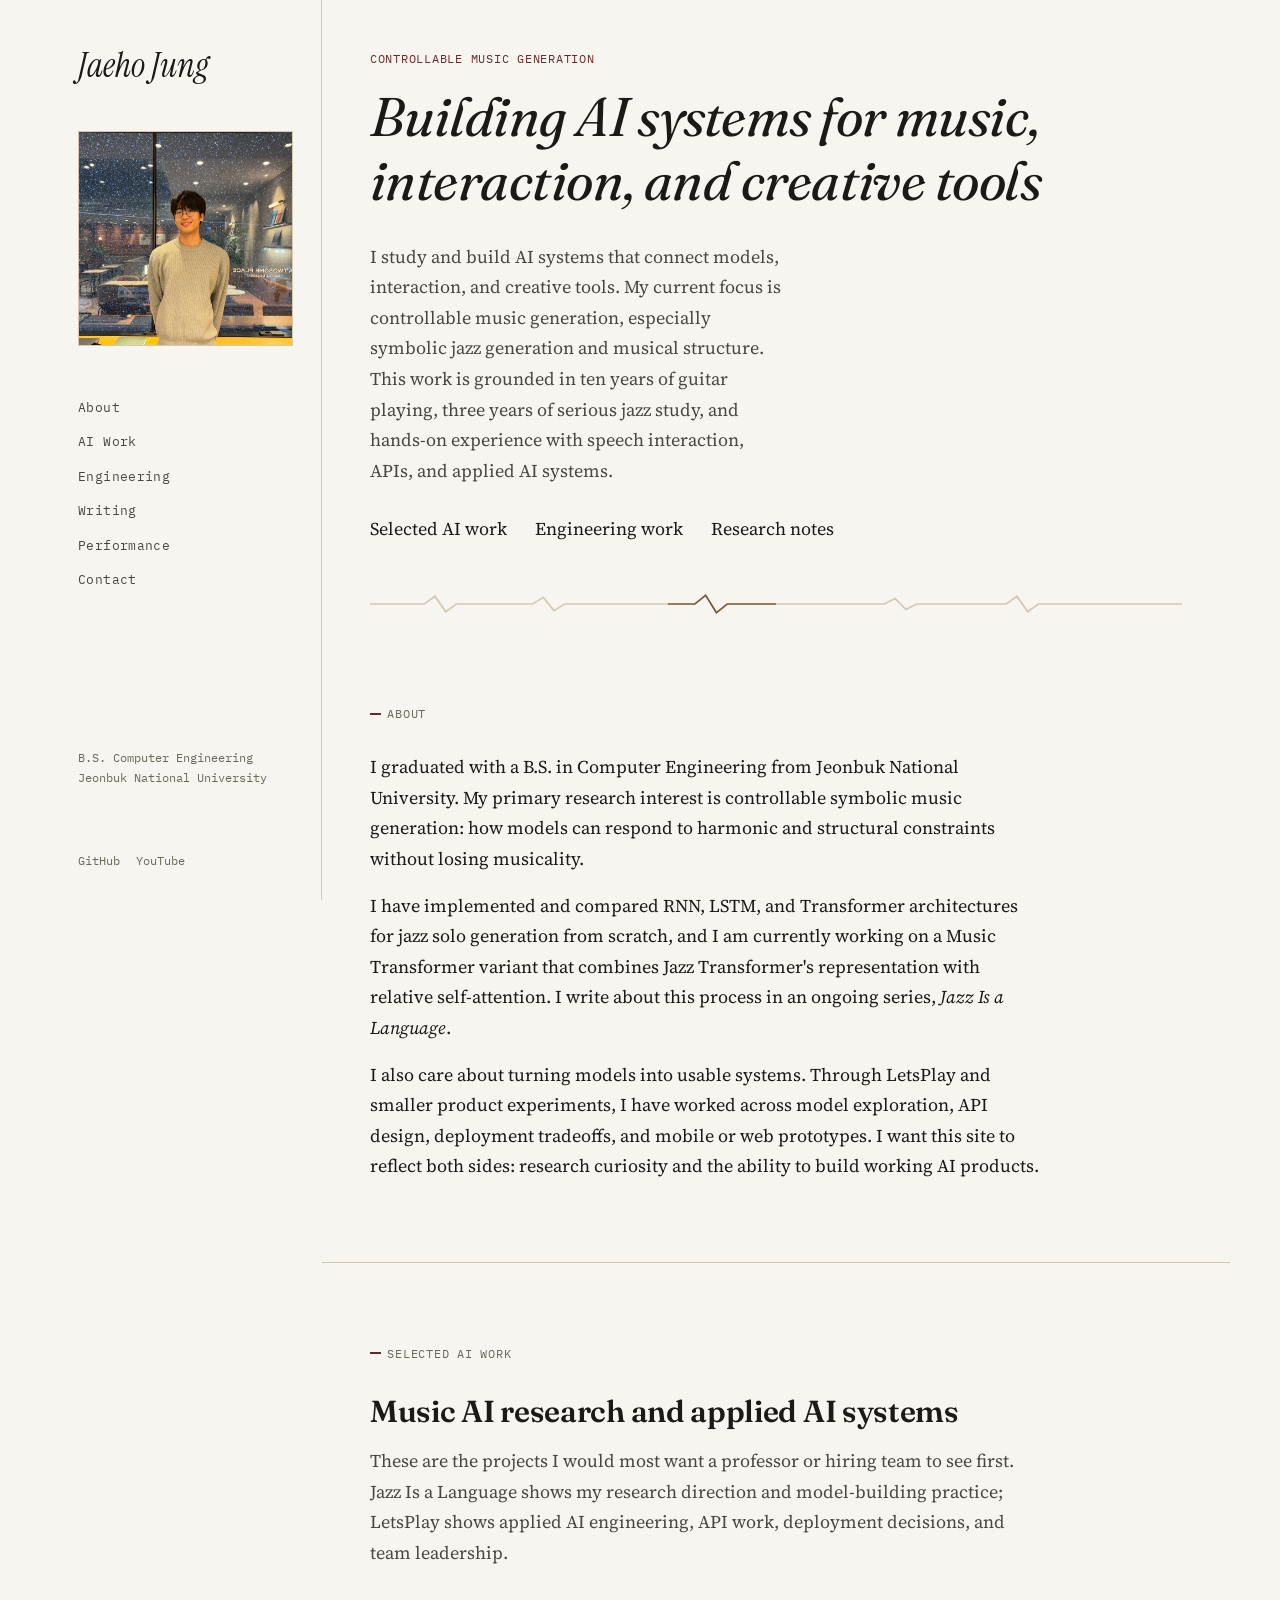
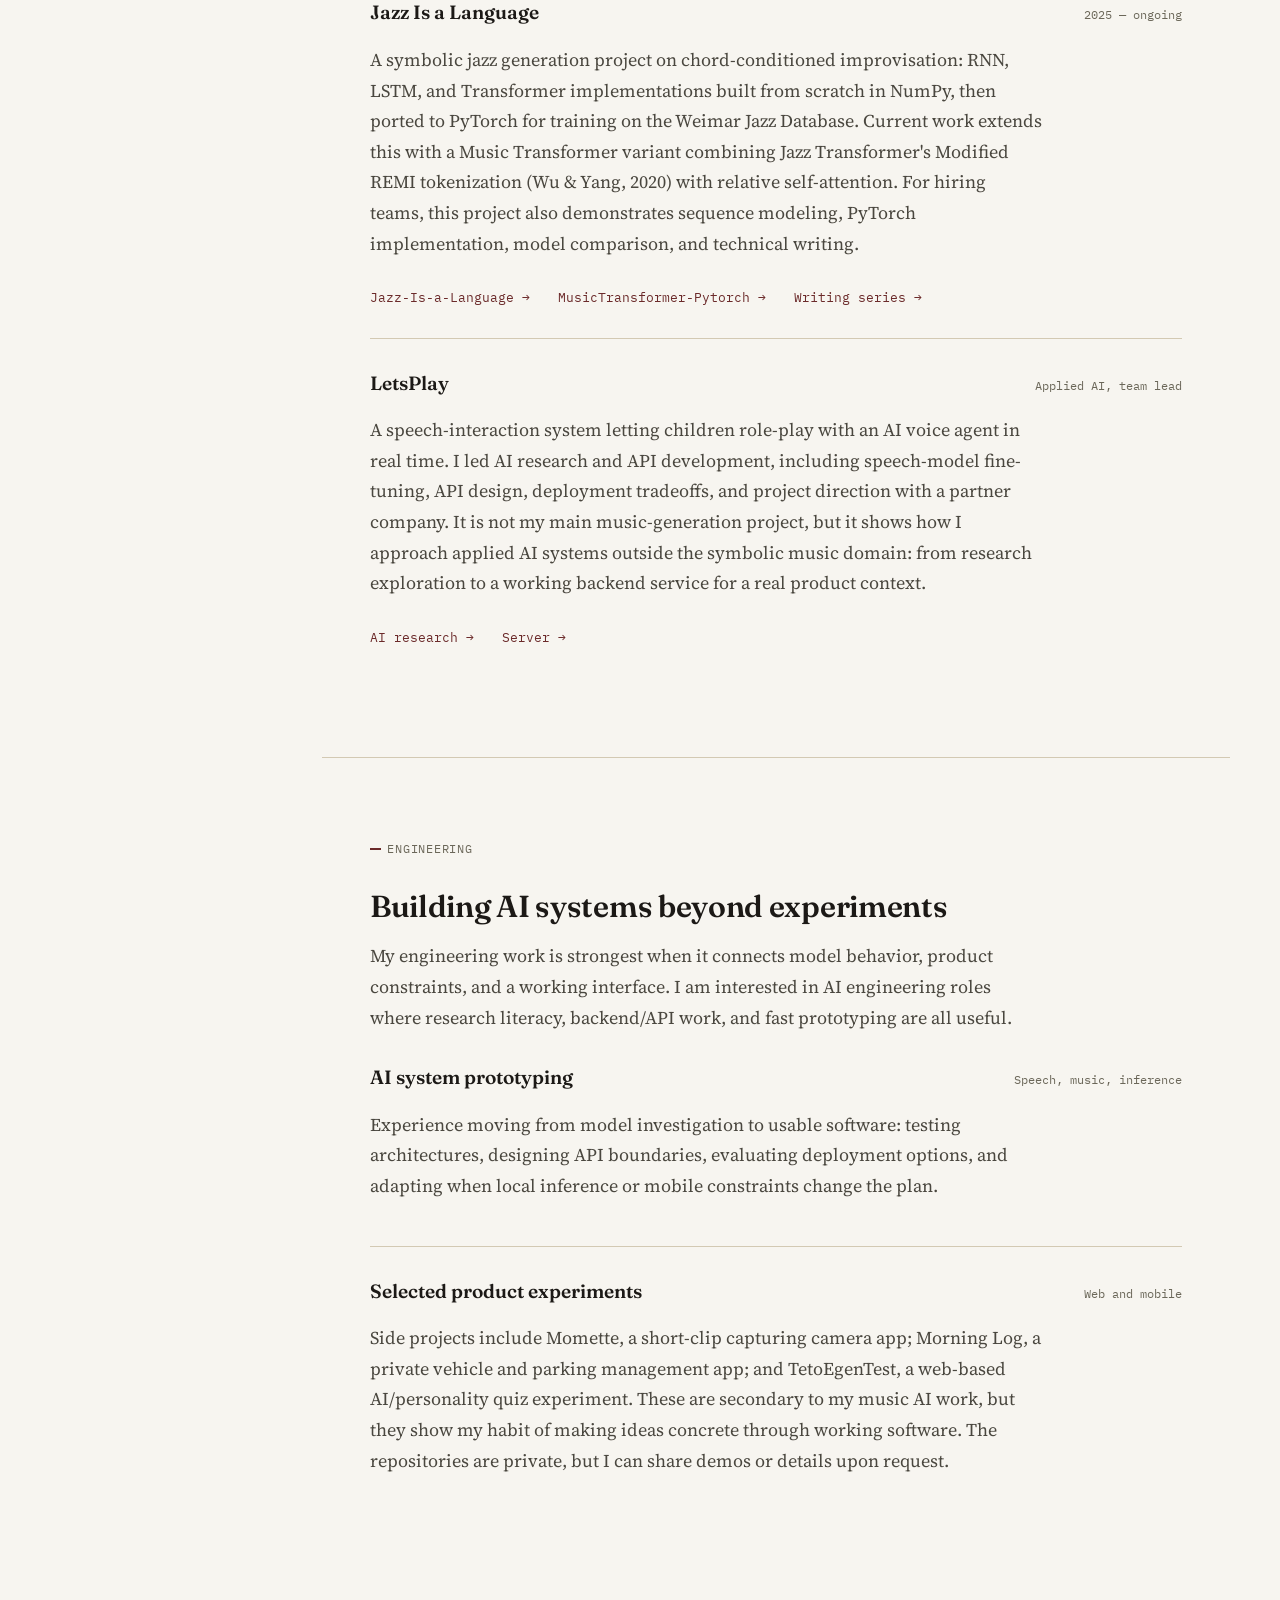
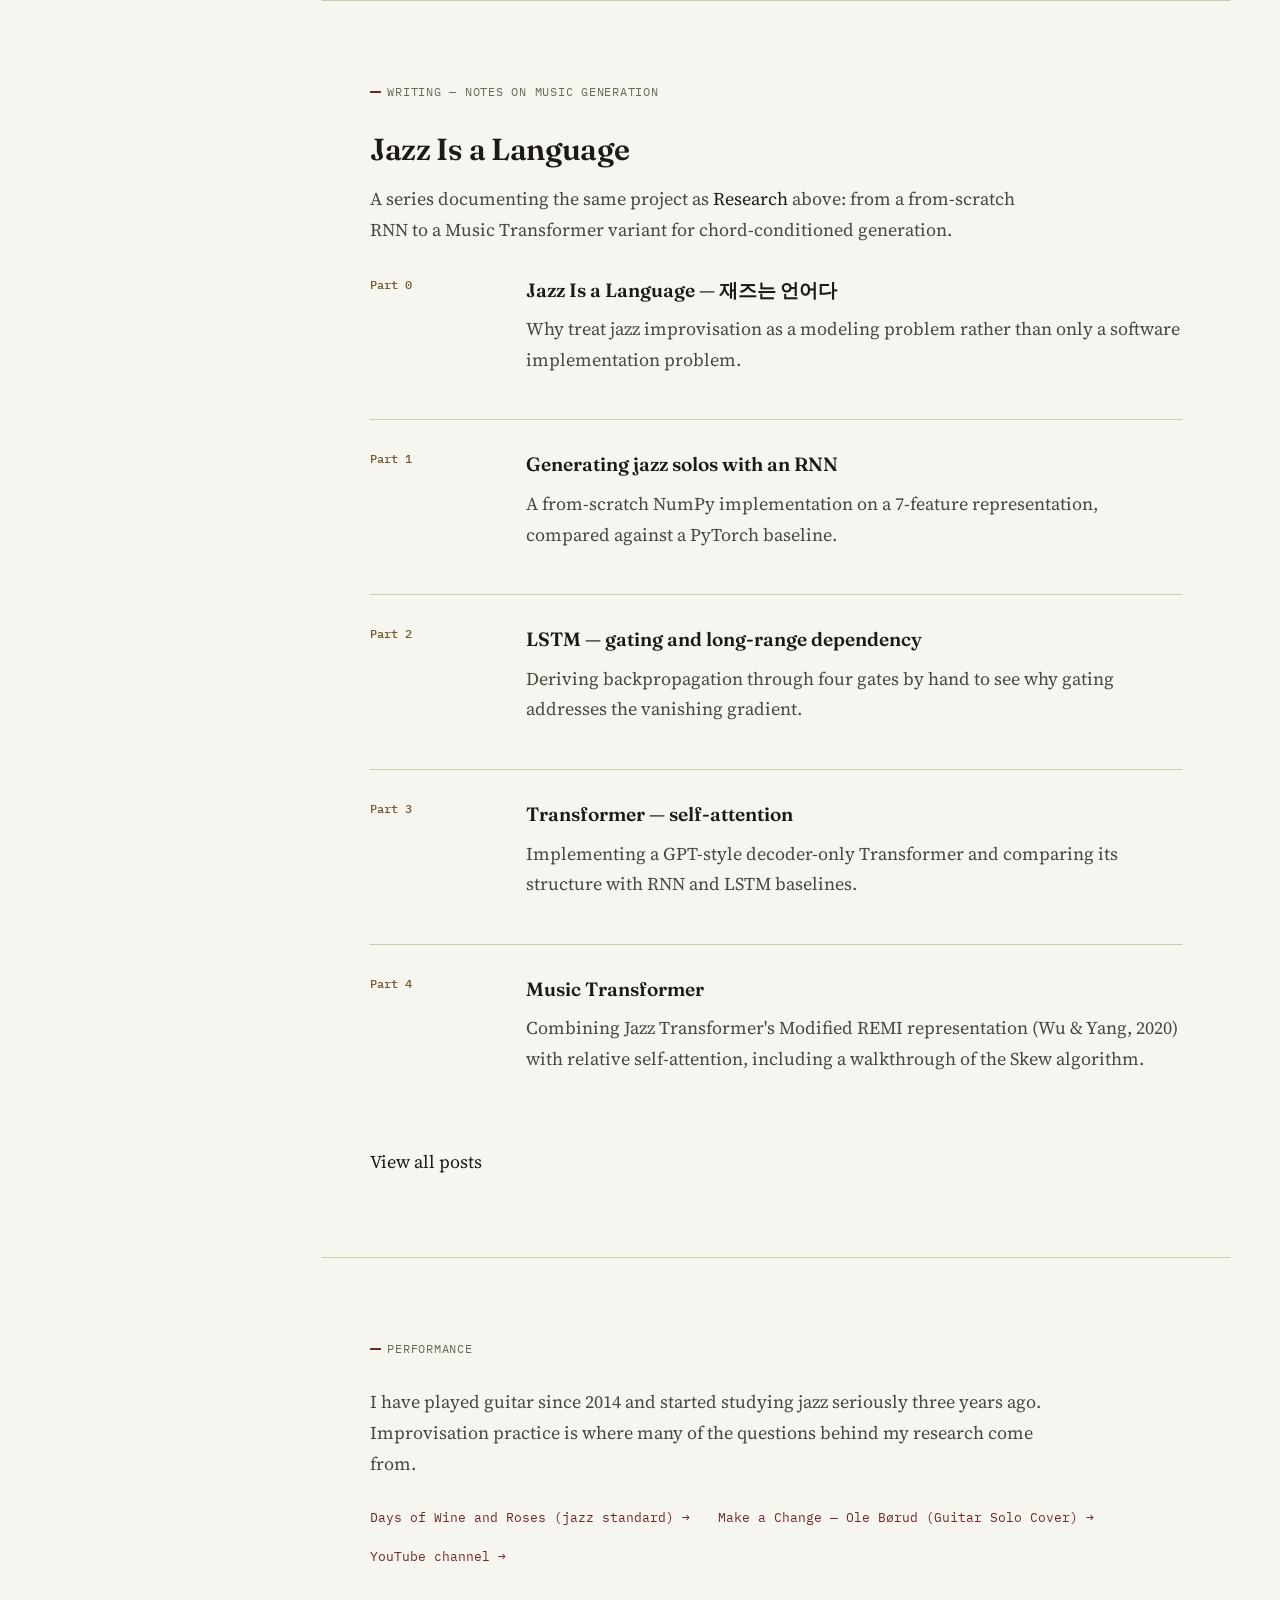
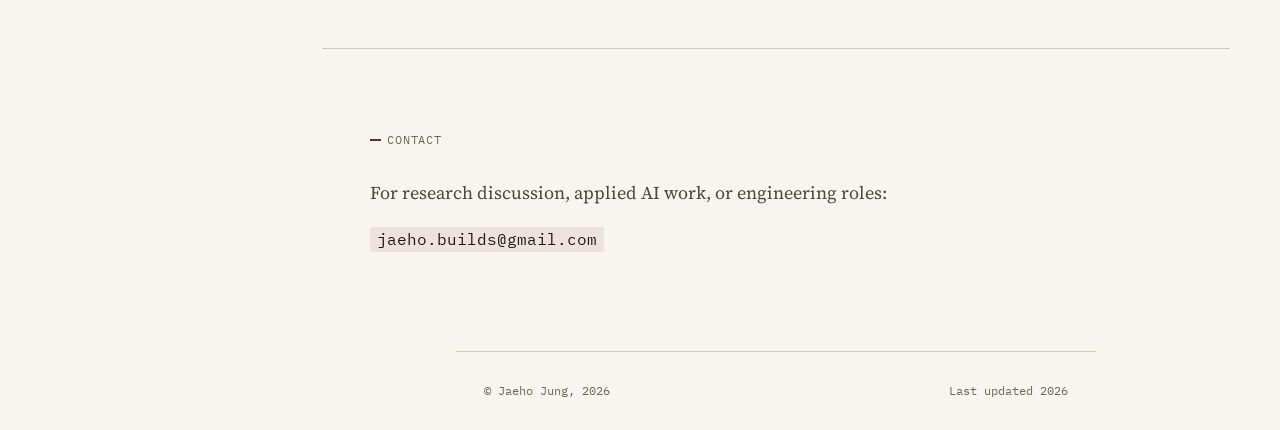
==== index.html @ a581aeb3 "feat: add personal website" ====
<!DOCTYPE html>
<html lang="en">
  <head>
    <meta charset="UTF-8" />
    <meta name="viewport" content="width=device-width, initial-scale=1.0" />
    <meta
      name="description"
      content="Jaeho Jung studies and builds AI systems that connect models, interaction, and creative tools, with a current focus on controllable music generation."
    />
    <title>Jaeho Jung</title>
    <link rel="shortcut icon" href="img/favicon.ico" type="image/x-icon" />
    <link rel="stylesheet" href="css/main.css" />
    <link rel="stylesheet" href="css/media.css" />
  </head>

  <body class="site">
    <div class="layout">
      <aside class="rail">
        <a href="#home" class="logo">Jaeho Jung</a>

        <figure class="rail-photo">
          <img src="img/hero/IMG_9250.JPG" alt="Portrait of Jaeho Jung" />
        </figure>

        <nav class="nav" aria-label="Primary navigation">
          <a href="#about" class="nav-link">About</a>
          <a href="#projects" class="nav-link">AI Work</a>
          <a href="#engineering" class="nav-link">Engineering</a>
          <a href="#writing" class="nav-link">Writing</a>
          <a href="#performance" class="nav-link">Performance</a>
          <a href="#contact" class="nav-link">Contact</a>
        </nav>

        <p class="rail-meta">
          B.S. Computer Engineering<br />
          Jeonbuk National University
        </p>
        <div class="rail-links">
          <a href="https://github.com/Jaeho-Jung">GitHub</a>
          <a href="https://www.youtube.com/@JaehoJung">YouTube</a>
        </div>
      </aside>

      <div class="content">
    <main>
      <!-- HERO: single confident column — meta/nav now live in the rail -->
      <section id="home" class="hero">
        <div class="wrap">
          <p class="eyebrow">Controllable music generation</p>
          <h1 class="thesis">
            Building AI systems for music, interaction, and creative tools
          </h1>
          <p class="hero-sub">
            I study and build AI systems that connect models, interaction, and
            creative tools. My current focus is controllable music generation,
            especially symbolic jazz generation and musical structure. This
            work is grounded in ten years of guitar playing, three years of
            serious jazz study, and hands-on experience with speech
            interaction, APIs, and applied AI systems.
          </p>
          <div class="text-links">
            <a href="#projects">Selected AI work</a>
            <a href="#engineering">Engineering work</a>
            <a href="#writing">Research notes</a>
          </div>
        </div>
      </section>

      <!-- Signature waveform: used exactly once -->
      <svg class="waveform" viewBox="0 0 600 20" preserveAspectRatio="none" aria-hidden="true">
        <path d="M0,10 L40,10 L48,3 L56,17 L64,10 L120,10 L128,4 L136,16 L144,10 L220,10" />
        <path class="accent-tick" d="M220,10 L240,10 L248,2 L256,18 L264,10 L300,10" />
        <path d="M300,10 L380,10 L388,5 L396,15 L404,10 L470,10 L478,3 L486,17 L494,10 L600,10" />
      </svg>

      <section id="about" class="about">
        <div class="wrap">
          <p class="section-label">About</p>
          <div class="prose">
            <p>
              I graduated with a B.S. in Computer Engineering from Jeonbuk
              National University. My primary research interest is controllable
              symbolic music generation: how models can respond to harmonic
              and structural constraints without losing musicality.
            </p>
            <p>
              I have implemented and compared RNN, LSTM, and Transformer
              architectures for jazz solo generation from scratch, and I am
              currently working on a Music Transformer variant that combines
              Jazz Transformer's representation with relative self-attention.
              I write about this process in an ongoing series,
              <em>Jazz Is a Language</em>.
            </p>
            <p>
              I also care about turning models into usable systems. Through
              LetsPlay and smaller product experiments, I have worked across
              model exploration, API design, deployment tradeoffs, and mobile
              or web prototypes. I want this site to reflect both sides:
              research curiosity and the ability to build working AI products.
            </p>
          </div>
        </div>
      </section>

      <section id="projects" class="projects">
        <div class="wrap">
          <p class="section-label">Selected AI Work</p>
          <h2 class="title">Music AI research and applied AI systems</h2>
          <p class="series-sub">
            These are the projects I would most want a professor or hiring
            team to see first. Jazz Is a Language shows my research direction
            and model-building practice; LetsPlay shows applied AI engineering,
            API work, deployment decisions, and team leadership.
          </p>

          <div class="entry-list">
            <article class="entry">
              <div class="entry-head">
                <h3 class="entry-title">Jazz Is a Language</h3>
                <span class="entry-meta">2025 — ongoing</span>
              </div>
              <p class="entry-body">
                A symbolic jazz generation project on chord-conditioned
                improvisation: RNN, LSTM, and Transformer implementations
                built from scratch in NumPy, then ported to PyTorch for
                training on the Weimar Jazz Database. Current work extends
                this with a Music Transformer variant combining Jazz
                Transformer's Modified REMI tokenization (Wu &amp; Yang, 2020)
                with relative self-attention. For hiring teams, this project
                also demonstrates sequence modeling, PyTorch implementation,
                model comparison, and technical writing.
              </p>
              <div class="entry-links">
                <a href="https://github.com/Jaeho-Jung/Jazz-Is-a-Language"
                  >Jazz-Is-a-Language →</a
                >
                <a href="https://github.com/Jaeho-Jung/MusicTransformer-Pytorch"
                  >MusicTransformer-Pytorch →</a
                >
                <a href="#writing">Writing series →</a>
              </div>
            </article>

            <article class="entry">
              <div class="entry-head">
                <h3 class="entry-title">LetsPlay</h3>
                <span class="entry-meta">Applied AI, team lead</span>
              </div>
              <p class="entry-body">
                A speech-interaction system letting children role-play with an
                AI voice agent in real time. I led AI research and API
                development, including speech-model fine-tuning, API design,
                deployment tradeoffs, and project direction with a partner
                company. It is not my main music-generation project, but it
                shows how I approach applied AI systems outside the symbolic
                music domain: from research exploration to a working backend
                service for a real product context.
              </p>
              <div class="entry-links">
                <a href="https://github.com/Jaeho-Jung/LetsPlay-ai-research"
                  >AI research →</a
                >
                <a href="https://github.com/Jaeho-Jung/LetsPlay-server"
                  >Server →</a
                >
              </div>
            </article>
          </div>
        </div>
      </section>

      <section id="engineering" class="engineering">
        <div class="wrap">
          <p class="section-label">Engineering</p>
          <h2 class="title">Building AI systems beyond experiments</h2>
          <p class="series-sub">
            My engineering work is strongest when it connects model behavior,
            product constraints, and a working interface. I am interested in AI
            engineering roles where research literacy, backend/API work, and
            fast prototyping are all useful.
          </p>

          <div class="entry-list">
            <article class="entry">
              <div class="entry-head">
                <h3 class="entry-title">AI system prototyping</h3>
                <span class="entry-meta">Speech, music, inference</span>
              </div>
              <p class="entry-body">
                Experience moving from model investigation to usable software:
                testing architectures, designing API boundaries, evaluating
                deployment options, and adapting when local inference or mobile
                constraints change the plan.
              </p>
            </article>

            <article class="entry">
              <div class="entry-head">
                <h3 class="entry-title">Selected product experiments</h3>
                <span class="entry-meta">Web and mobile</span>
              </div>
              <p class="entry-body">
                Side projects include Momette, a short-clip capturing camera
                app; Morning Log, a private vehicle and parking management app;
                and TetoEgenTest, a web-based AI/personality quiz experiment.
                These are secondary to my music AI work, but they show my habit
                of making ideas concrete through working software. The
                repositories are private, but I can share demos or details upon
                request.
              </p>
            </article>
          </div>
        </div>
      </section>

      <section id="writing" class="writing">
        <div class="wrap">
          <p class="section-label">Writing — Notes on Music Generation</p>
          <h2 class="title">Jazz Is a Language</h2>
          <p class="series-sub">
            A series documenting the same project as
            <a href="#projects">Research</a> above: from a from-scratch RNN to
            a Music Transformer variant for chord-conditioned generation.
          </p>
          <div class="writing-list">
            <article class="writing-item">
              <span class="writing-date">Part 0</span>
              <div>
                <h3 class="writing-title">
                  <a href="posts/00_intro.html"
                    >Jazz Is a Language — 재즈는 언어다</a
                  >
                </h3>
                <p class="writing-excerpt">
                  Why treat jazz improvisation as a modeling problem rather
                  than only a software implementation problem.
                </p>
              </div>
            </article>
            <article class="writing-item">
              <span class="writing-date">Part 1</span>
              <div>
                <h3 class="writing-title">
                  <a href="posts/01_rnn.html"
                    >Generating jazz solos with an RNN</a
                  >
                </h3>
                <p class="writing-excerpt">
                  A from-scratch NumPy implementation on a 7-feature
                  representation, compared against a PyTorch baseline.
                </p>
              </div>
            </article>
            <article class="writing-item">
              <span class="writing-date">Part 2</span>
              <div>
                <h3 class="writing-title">
                  <a href="posts/02_lstm.html"
                    >LSTM — gating and long-range dependency</a
                  >
                </h3>
                <p class="writing-excerpt">
                  Deriving backpropagation through four gates by hand to see
                  why gating addresses the vanishing gradient.
                </p>
              </div>
            </article>
            <article class="writing-item">
              <span class="writing-date">Part 3</span>
              <div>
                <h3 class="writing-title">
                  <a href="posts/03_transformer.html"
                    >Transformer — self-attention</a
                  >
                </h3>
                <p class="writing-excerpt">
                  Implementing a GPT-style decoder-only Transformer and
                  comparing its structure with RNN and LSTM baselines.
                </p>
              </div>
            </article>
            <article class="writing-item">
              <span class="writing-date">Part 4</span>
              <div>
                <h3 class="writing-title">
                  <a href="posts/04_music_transformer.html">Music Transformer</a>
                </h3>
                <p class="writing-excerpt">
                  Combining Jazz Transformer's Modified REMI representation
                  (Wu &amp; Yang, 2020) with relative self-attention, including
                  a walkthrough of the Skew algorithm.
                </p>
              </div>
            </article>
          </div>
          <div class="text-links">
            <a href="posts/index.html">View all posts</a>
          </div>
        </div>
      </section>

      <section id="performance" class="performance">
        <div class="wrap">
          <p class="section-label">Performance</p>
          <p class="performance-note">
            I have played guitar since 2014 and started studying jazz
            seriously three years ago. Improvisation practice is where many of
            the questions behind my research come from.
          </p>
          <div class="performance-links">
            <a href="https://www.youtube.com/watch?v=mQAPH1tGrxI"
              >Days of Wine and Roses (jazz standard) →</a
            >
            <a href="https://www.youtube.com/shorts/pHMalS-moms"
              >Make a Change — Ole Børud (Guitar Solo Cover) →</a
            >
            <a href="https://www.youtube.com/@JaehoJung">YouTube channel →</a>
          </div>
        </div>
      </section>

      <section id="contact" class="contact">
        <div class="wrap">
          <p class="section-label">Contact</p>
          <p class="contact-copy">
            For research discussion, applied AI work, or engineering roles:
          </p>
          <p>
            <a class="contact-email" href="mailto:jaeho.builds@gmail.com"
              >jaeho.builds@gmail.com</a
            >
          </p>
        </div>
      </section>
    </main>

    <footer class="wrap footer">
      <span>© Jaeho Jung, 2026</span>
      <span>Last updated 2026</span>
    </footer>
      </div>
    </div>

    <script type="module" src="js/main.js"></script>
  </body>
</html>
---- css/main.css ----
@import "./reset.css";
@import url("https://fonts.googleapis.com/css2?family=Fraunces:ital,opsz,wght@0,9..144,400;0,9..144,500;0,9..144,600;0,9..144,700;1,9..144,400;1,9..144,500&family=IBM+Plex+Mono:wght@400;500&family=Instrument+Serif:ital@0;1&family=Source+Serif+4:ital,opsz,wght@0,8..60,400;0,8..60,500;0,8..60,600;1,8..60,400&display=swap");

:root {
  --paper: #f7f5f0;
  --paper-alt: #eee8da;
  --ink: #1c1916;
  --ink-soft: #4a473f;
  --ink-faint: #6b6759;
  --rule: #d3c9b3;
  --accent: #6b2a2a;
  --accent-wash: #efe1df;
  --brass: #74582f;
  --rail-width: 17rem;
  --font-display: "Fraunces", Georgia, serif;
  --font-mark: "Instrument Serif", Georgia, serif;
  --font-body: "Source Serif 4", Georgia, serif;
  --font-mono: "IBM Plex Mono", ui-monospace, SFMono-Regular, Menlo, monospace;
  --measure: 40rem;
  --space-1: 0.5rem;
  --space-2: 1rem;
  --space-3: 1.75rem;
  --space-4: 3rem;
  --space-5: 5rem;
}

* { box-sizing: border-box; }
html { scroll-behavior: smooth; }

body {
  margin: 0;
  background: var(--paper);
  color: var(--ink);
  font-family: var(--font-body);
  font-size: 18px;
  line-height: 1.7;
  -webkit-font-smoothing: antialiased;
  text-rendering: optimizeLegibility;
}

a {
  color: var(--ink);
  text-decoration: underline;
  text-decoration-color: var(--rule);
  text-underline-offset: 3px;
  transition: text-decoration-color 0.15s ease;
}
a:hover { text-decoration-color: var(--accent); }
a:focus-visible {
  border-radius: 2px;
  outline: 2px solid var(--accent);
  outline-offset: 2px;
}

p { margin: 0 0 var(--space-2); }

.wrap {
  max-width: var(--measure);
  margin: 0 auto;
  padding: var(--space-5) var(--space-3);
}

/* ---------- Page shell: fixed left rail + scrolling content ---------- */
/* A centered single column on a wide screen leaves large dead margins
   on both sides and reads as an unstyled text file. A persistent left
   rail (name, photo, nav, meta) anchors the page to the full width of
   the viewport and gives the layout an intentional, editorial shape. */
.layout {
  max-width: 1180px;
  margin: 0 auto;
  display: grid;
  grid-template-columns: var(--rail-width) 1fr;
}

.rail {
  position: sticky;
  top: 0;
  align-self: start;
  height: 100vh;
  overflow-y: auto;
  padding: var(--space-4) var(--space-3) var(--space-3);
  border-right: 1px solid var(--rule);
  display: flex;
  flex-direction: column;
  gap: var(--space-4);
}

.rail-photo {
  width: 100%;
  aspect-ratio: 1 / 1;
  border: 1px solid var(--rule);
  overflow: hidden;
  background: var(--paper-alt);
}
.rail-photo img {
  display: block;
  height: 100%;
  object-fit: cover;
  object-position: center;
  width: 100%;
}
.rail-photo.placeholder {
  display: flex;
  align-items: center;
  justify-content: center;
  color: var(--ink-faint);
  font-family: var(--font-mono);
  font-size: 0.72rem;
  text-align: center;
  padding: var(--space-2);
  line-height: 1.5;
}

.logo {
  color: var(--ink);
  font-family: var(--font-mark);
  font-size: 2.1rem;
  font-style: italic;
  font-weight: 400;
  text-decoration: none;
  letter-spacing: 0;
  line-height: 1.05;
}

.nav {
  display: flex;
  flex-direction: column;
  align-items: flex-start;
  gap: var(--space-1);
  color: var(--ink-soft);
  font-family: var(--font-mono);
  font-size: 0.8rem;
  letter-spacing: 0.03em;
}
.nav-link { color: var(--ink-soft); text-decoration: none; position: relative; padding: 0.15rem 0; }
.nav-link:hover,
.nav-link.active { color: var(--ink); }
.nav-link.active { color: var(--accent); }
.nav-link.active::before {
  content: "— ";
  color: var(--accent);
}

.rail-meta {
  margin-top: auto;
  color: var(--ink-faint);
  font-family: var(--font-mono);
  font-size: 0.76rem;
  line-height: 1.6;
}
.rail-links {
  display: flex;
  gap: var(--space-2);
  font-family: var(--font-mono);
  font-size: 0.76rem;
}
.rail-links a { color: var(--ink-faint); text-decoration: none; }
.rail-links a:hover { color: var(--accent); }

.content { min-width: 0; }

/* ---------- Section rhythm ---------- */
/* Alternating background bands read as a dated "striped" template.
   Instead, keep one consistent paper color and mark section changes
   with a hairline rule plus a small accent tick beside the label —
   quieter, and closer to how a printed journal separates chapters. */
main section { background: var(--paper); }
main section:not(:first-of-type):not(#about) { border-top: 1px solid var(--rule); }

main .wrap {
  max-width: none;
  width: 100%;
  margin: 0;
  padding: var(--space-5) var(--space-4);
}

/* Prose keeps a readable line length even though the section itself
   now spans the full content column. */
.prose,
.entry-body,
.writing-excerpt,
.series-sub,
.performance-note,
.contact-copy {
  max-width: 42rem;
}

/* ---------- Hero ---------- */
.hero .wrap { padding-top: var(--space-4); padding-bottom: var(--space-4); }

.eyebrow {
  color: var(--accent);
  font-family: var(--font-mono);
  font-size: 0.78rem;
  letter-spacing: 0.06em;
  margin-bottom: var(--space-2);
  text-transform: uppercase;
}

/* Much bigger, more confident scale than the rest of the page —
   this is the one place scale contrast should be dramatic. */
.thesis {
  max-width: 20ch;
  margin: 0;
  color: var(--ink);
  font-family: var(--font-display);
  font-size: clamp(2.1rem, 1.5rem + 2.6vw, 3.4rem);
  font-style: italic;
  font-weight: 400;
  line-height: 1.18;
  letter-spacing: -0.01em;
}

.hero-sub {
  max-width: 46ch;
  margin-top: var(--space-3);
  color: var(--ink-soft);
}



/* ---------- Section labels / titles ---------- */
.section-label {
  color: var(--ink-faint);
  font-family: var(--font-mono);
  font-size: 0.78rem;
  letter-spacing: 0.06em;
  margin-bottom: var(--space-3);
  text-transform: uppercase;
  display: flex;
  align-items: center;
  gap: 0.55em;
}
.section-label::before {
  content: "";
  width: 0.85em;
  height: 2px;
  background: var(--accent);
  display: inline-block;
}

.title {
  margin: 0 0 var(--space-2);
  color: var(--ink);
  font-family: var(--font-display);
  font-size: 1.9rem;
  font-weight: 600;
  line-height: 1.25;
  letter-spacing: -0.01em;
  text-align: left;
}

.prose { color: var(--ink); }
.prose p:last-child { margin-bottom: 0; }

/* ---------- Signature divider ---------- */
/* Used ONCE, directly beneath the hero. Everywhere else, sections
   are separated by the alternating background bands + a plain
   hairline top border on entries/items — not another waveform. */
.waveform {
  display: block;
  max-width: none;
  height: 22px;
  width: calc(100% - var(--space-4) * 2);
  margin: 0 var(--space-4) var(--space-1);
}

@media (max-width: 880px) {
  .layout { grid-template-columns: 1fr; max-width: 100%; }
  .rail {
    position: static;
    height: auto;
    flex-direction: row;
    flex-wrap: wrap;
    align-items: center;
    border-right: 0;
    border-bottom: 1px solid var(--rule);
    gap: var(--space-3);
  }
  .rail-photo { width: 4.5rem; height: 4.5rem; aspect-ratio: auto; flex-shrink: 0; }
  .nav { flex-direction: row; flex-wrap: wrap; gap: var(--space-2) var(--space-3); }
  .rail-meta, .rail-links { margin-top: 0; width: 100%; }
  .waveform, main .wrap { padding-left: var(--space-3); padding-right: var(--space-3); }
}
.waveform path { fill: none; stroke: var(--rule); stroke-width: 1.4; }
.waveform .accent-tick { stroke: var(--brass); stroke-width: 1.4; }

/* ---------- Focus list (About) ---------- */
.focus-list { margin-top: var(--space-3); }
.focus-item { border-top: 1px solid var(--rule); padding: var(--space-3) 0; }
.focus-item h3,
.entry-title,
.writing-title {
  margin: 0 0 var(--space-1);
  color: var(--ink);
  font-family: var(--font-display);
  font-size: 1.2rem;
  font-weight: 600;
}
.focus-item p,
.entry-body,
.writing-excerpt,
.series-sub,
.performance-note,
.contact-copy { color: var(--ink-soft); }
.series-sub { margin-bottom: var(--space-3); }

.text-links,
.entry-links,
.performance-links,
.footer-links {
  display: flex;
  flex-wrap: wrap;
  gap: var(--space-2) var(--space-3);
}
.text-links,
.entry-links,
.performance-links { margin-top: var(--space-3); }
.entry-links,
.performance-links {
  font-family: var(--font-mono);
  font-size: 0.82rem;
}
.entry-links a,
.performance-links a { color: var(--accent); text-decoration: none; }
.entry-links a:hover,
.performance-links a:hover { text-decoration: underline; }

/* ---------- Research entries ---------- */
.entry,
.entry-head { border-top: 1px solid var(--rule); }
.entry { padding: var(--space-3) 0; }
.entry:first-of-type { border-top: 0; padding-top: 0; }
.entry-head {
  display: flex;
  align-items: baseline;
  justify-content: space-between;
  flex-wrap: wrap;
  gap: var(--space-2);
  border-top: 0;
  margin-bottom: var(--space-1);
}
.entry-meta,
.writing-date,
.hero-meta {
  color: var(--ink-faint);
  font-family: var(--font-mono);
  font-size: 0.78rem;
  white-space: nowrap;
}
.entry-body { margin-top: var(--space-1); }

/* ---------- Writing list: numbered like a real series index ---------- */
.writing-item {
  display: grid;
  grid-template-columns: 8rem minmax(0, 1fr);
  gap: var(--space-3);
  border-top: 1px solid var(--rule);
  padding: var(--space-3) 0;
}
.writing-list .writing-item:first-of-type { border-top: 0; padding-top: 0; }
.writing-date {
  color: var(--brass);
  font-family: var(--font-mono);
  font-size: 0.78rem;
  font-weight: 500;
}
.writing-title a { text-decoration-color: transparent; }
.writing-title a:hover { text-decoration-color: var(--accent); }

@media (max-width: 560px) {
  .writing-item { grid-template-columns: 1fr; gap: 0.3rem; }
}

/* ---------- Contact ---------- */
.contact-email {
  border-radius: 3px;
  background: var(--accent-wash);
  color: var(--ink);
  font-family: var(--font-mono);
  font-size: 1rem;
  padding: 0.15em 0.45em;
  text-decoration-color: transparent;
}

/* ---------- Footer ---------- */
.footer {
  margin-top: 0;
  padding-top: var(--space-3);
  padding-bottom: var(--space-3);
  border-top: 1px solid var(--rule);
  display: flex;
  align-items: baseline;
  justify-content: space-between;
  gap: var(--space-2);
  color: var(--ink-faint);
  font-family: var(--font-mono);
  font-size: 0.78rem;
  background: var(--paper);
}
.footer a { color: var(--ink-faint); }
.footer a:hover { color: var(--accent); }

/* ---------- Post pages (unchanged structure) ---------- */
.post-page { max-width: 44rem; }
.post-kicker {
  color: var(--ink-faint);
  font-family: var(--font-mono);
  font-size: 0.78rem;
  letter-spacing: 0.06em;
  margin-bottom: var(--space-2);
  text-transform: uppercase;
}
.post-content { color: var(--ink); }
.post-content h1, .post-content h2, .post-content h3, .post-content h4 {
  color: var(--ink);
  font-family: var(--font-display);
  font-weight: 600;
  line-height: 1.28;
}
.post-content h1 {
  font-size: clamp(1.9rem, 1.4rem + 1.8vw, 2.7rem);
  font-style: italic;
  margin: 0 0 var(--space-3);
}
.post-content h2 {
  border-top: 1px solid var(--rule);
  font-size: 1.45rem;
  margin: var(--space-5) 0 var(--space-2);
  padding-top: var(--space-3);
}
.post-content h3 { font-size: 1.16rem; margin: var(--space-4) 0 var(--space-2); }
.post-content h4 { font-size: 1rem; margin: var(--space-3) 0 var(--space-1); }
.post-content p, .post-content ul, .post-content ol,
.post-content blockquote, .post-content pre,
.post-content .markdown-table-wrap { margin: 0 0 var(--space-3); }
.post-content p, .post-content li { color: var(--ink-soft); }
.post-content ul, .post-content ol { padding-left: 1.35rem; }
.post-content li + li { margin-top: 0.4rem; }
.post-content blockquote {
  border-left: 3px solid var(--accent);
  color: var(--ink-soft);
  padding-left: var(--space-2);
}
.post-content blockquote p { margin-bottom: var(--space-1); }
.post-content hr { border: 0; border-top: 1px solid var(--rule); margin: var(--space-4) 0; }
.post-content code, .post-content pre { font-family: var(--font-mono); font-size: 0.86rem; }
.post-content code { background: var(--paper-alt); border-radius: 3px; padding: 0.08rem 0.25rem; }
.post-content pre { background: var(--paper-alt); border: 1px solid var(--rule); overflow-x: auto; padding: var(--space-2); }
.post-content pre code { background: transparent; padding: 0; }
.markdown-table-wrap { overflow-x: auto; }
.post-content table { border-collapse: collapse; width: 100%; }
.post-content th, .post-content td {
  border-bottom: 1px solid var(--rule);
  padding: 0.45rem 0.55rem;
  text-align: left;
  vertical-align: top;
}
.post-content th { color: var(--ink); font-family: var(--font-mono); font-size: 0.78rem; }
.post-nav {
  border-top: 1px solid var(--rule);
  display: flex;
  flex-wrap: wrap;
  font-family: var(--font-mono);
  font-size: 0.82rem;
  gap: var(--space-2) var(--space-3);
  margin-top: var(--space-5);
  padding-top: var(--space-3);
}
---- css/media.css ----
@media (max-width: 720px) {
  body {
    font-size: 16.5px;
  }

  .wrap {
    padding-right: 1.25rem;
    padding-left: 1.25rem;
  }

  .header-wrap,
  .footer {
    align-items: flex-start;
    flex-direction: column;
  }

  .nav {
    gap: 0.75rem 1rem;
  }

  .writing-item,
  .entry-head {
    display: block;
  }

  .writing-date,
  .entry-meta {
    display: block;
    margin-bottom: 0.5rem;
  }
}
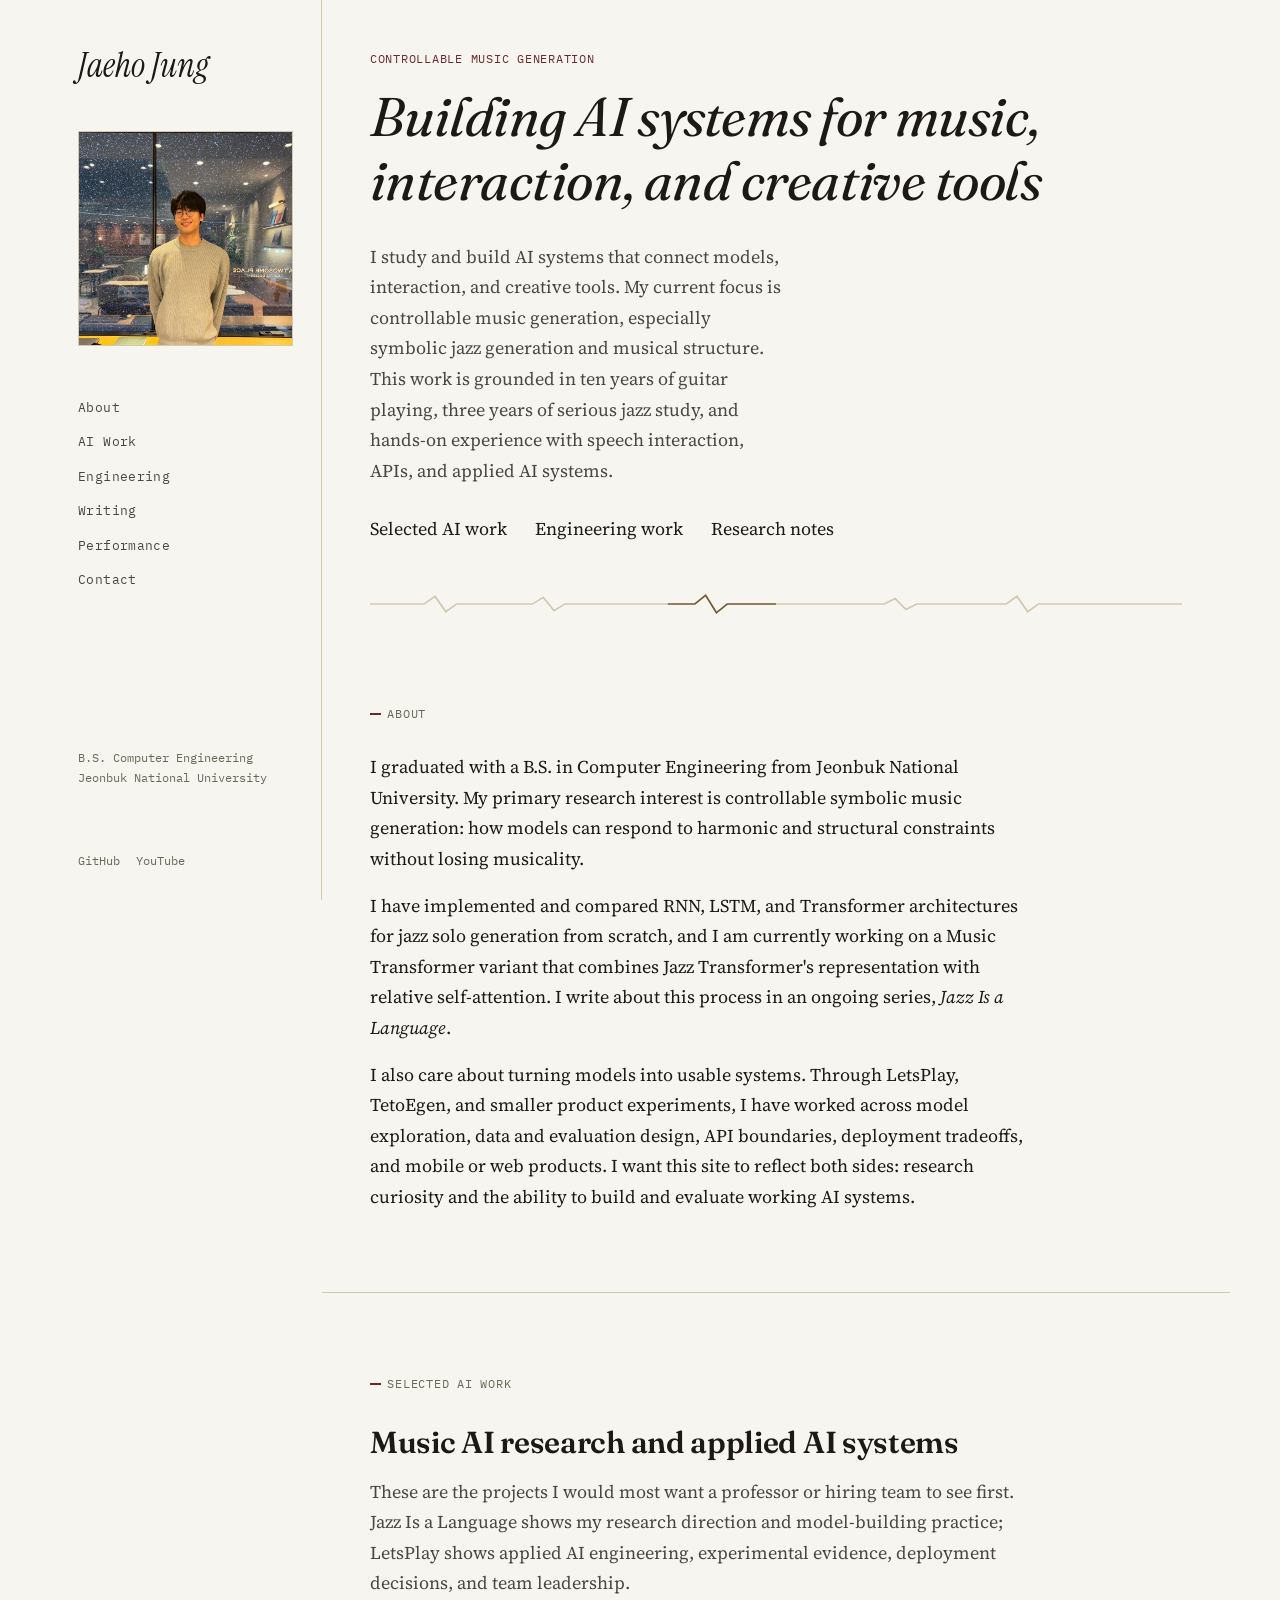
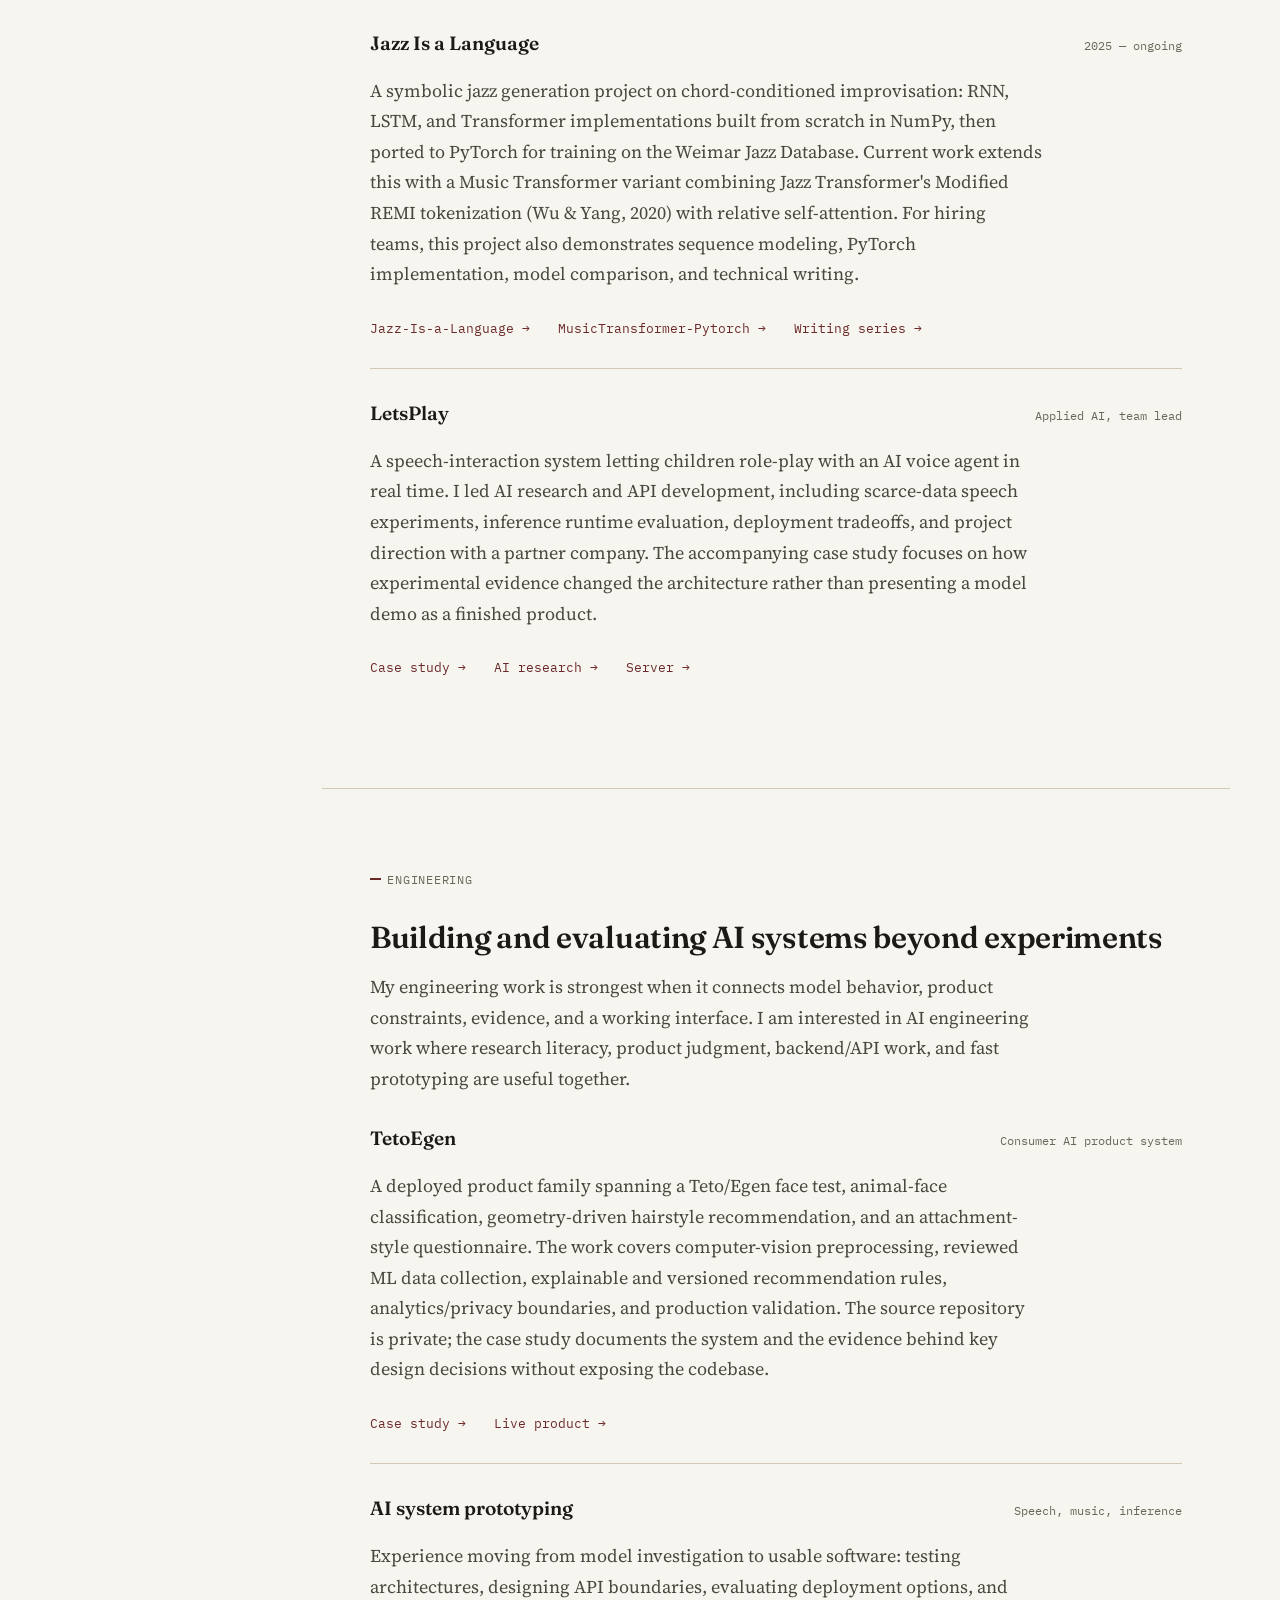
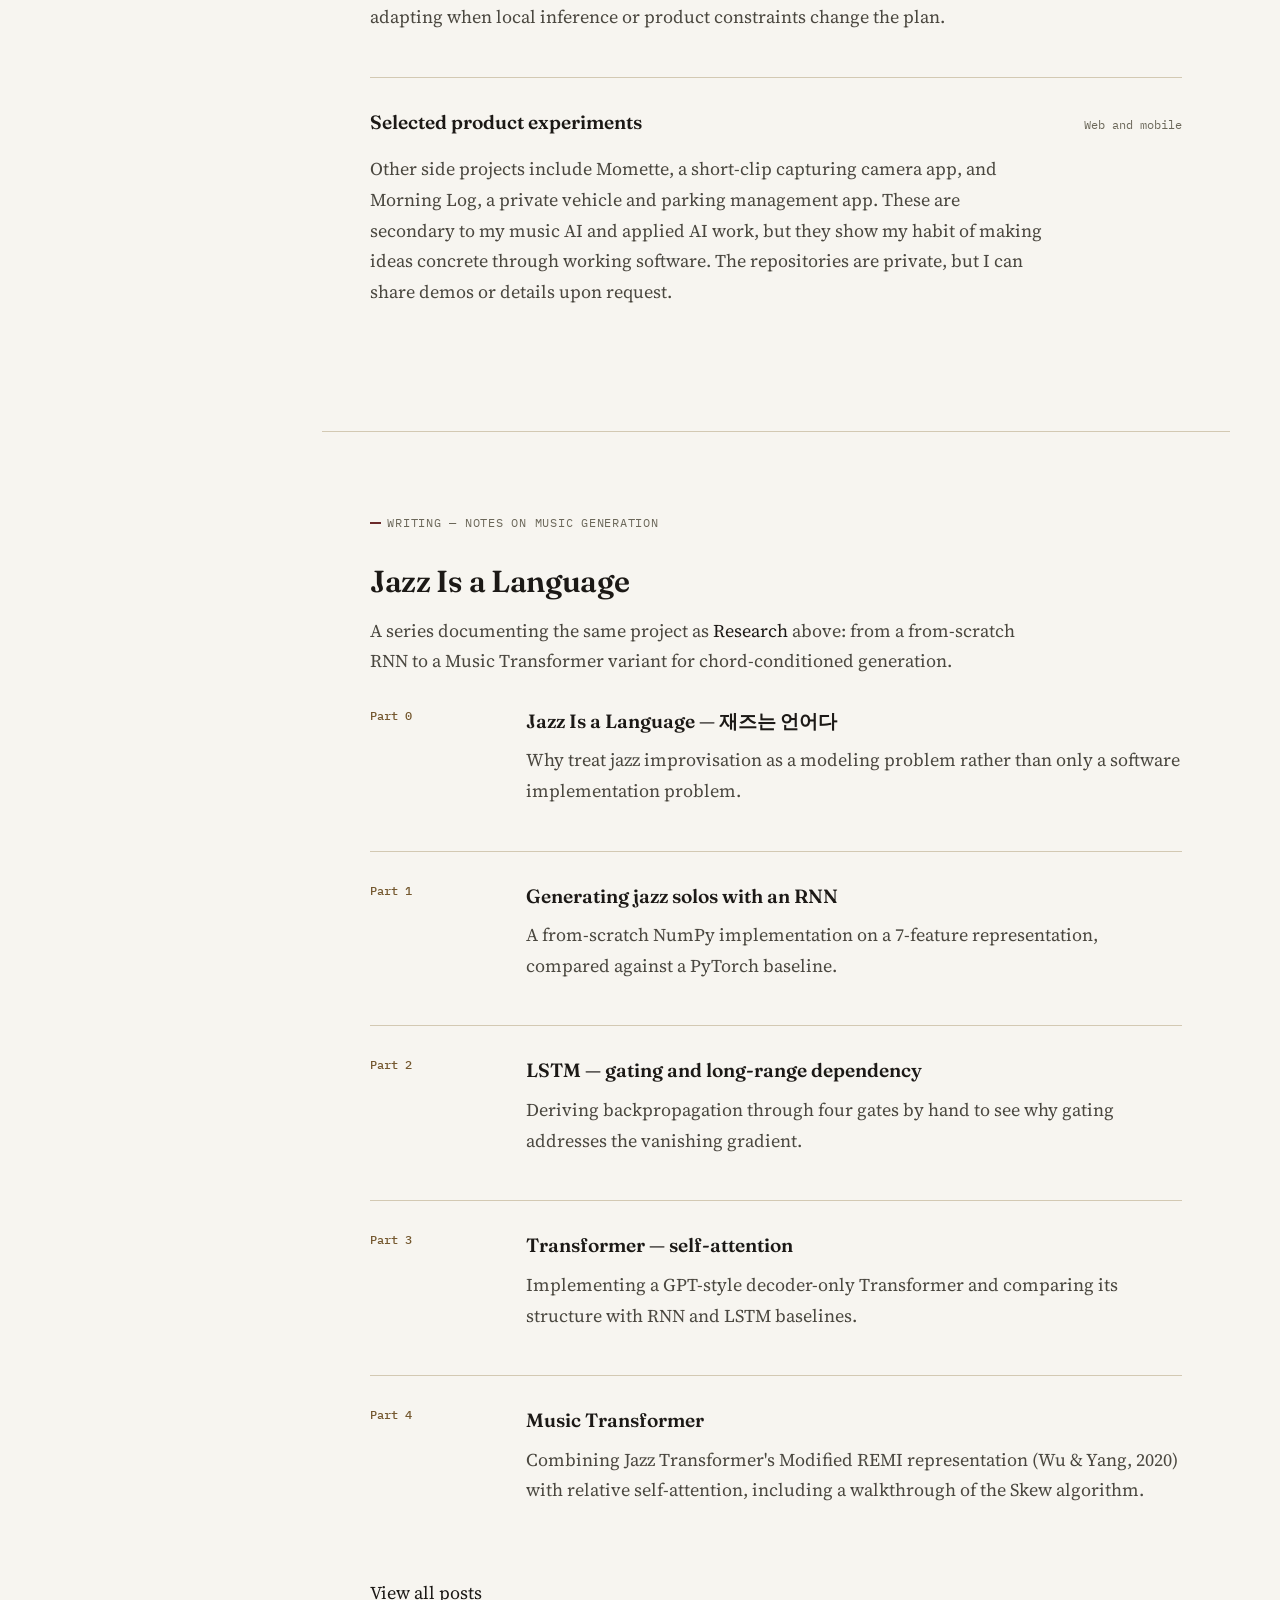
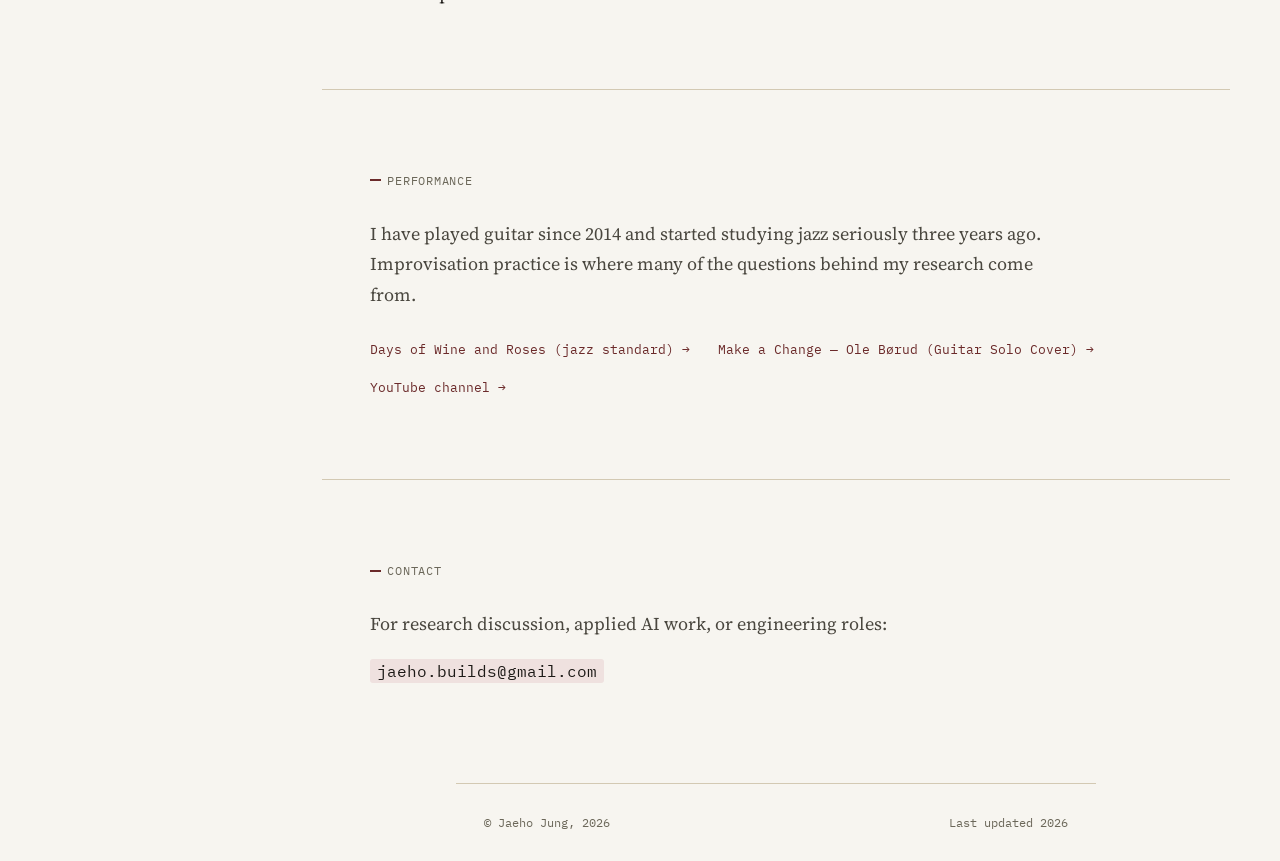
==== commit 9543eeaf: "Link AI case studies from portfolio" ====
--- a/index.html
+++ b/index.html
@@ -93,10 +93,11 @@
             </p>
             <p>
               I also care about turning models into usable systems. Through
-              LetsPlay and smaller product experiments, I have worked across
-              model exploration, API design, deployment tradeoffs, and mobile
-              or web prototypes. I want this site to reflect both sides:
-              research curiosity and the ability to build working AI products.
+              LetsPlay, TetoEgen, and smaller product experiments, I have worked
+              across model exploration, data and evaluation design, API boundaries,
+              deployment tradeoffs, and mobile or web products. I want this site
+              to reflect both sides: research curiosity and the ability to build
+              and evaluate working AI systems.
             </p>
           </div>
         </div>
@@ -110,7 +111,7 @@
             These are the projects I would most want a professor or hiring
             team to see first. Jazz Is a Language shows my research direction
             and model-building practice; LetsPlay shows applied AI engineering,
-            API work, deployment decisions, and team leadership.
+            experimental evidence, deployment decisions, and team leadership.
           </p>
 
           <div class="entry-list">
@@ -149,14 +150,14 @@
               <p class="entry-body">
                 A speech-interaction system letting children role-play with an
                 AI voice agent in real time. I led AI research and API
-                development, including speech-model fine-tuning, API design,
-                deployment tradeoffs, and project direction with a partner
-                company. It is not my main music-generation project, but it
-                shows how I approach applied AI systems outside the symbolic
-                music domain: from research exploration to a working backend
-                service for a real product context.
+                development, including scarce-data speech experiments, inference
+                runtime evaluation, deployment tradeoffs, and project direction
+                with a partner company. The accompanying case study focuses on
+                how experimental evidence changed the architecture rather than
+                presenting a model demo as a finished product.
               </p>
               <div class="entry-links">
+                <a href="case-studies/infant-speech-asr.html">Case study →</a>
                 <a href="https://github.com/Jaeho-Jung/LetsPlay-ai-research"
                   >AI research →</a
                 >
@@ -172,15 +173,36 @@
       <section id="engineering" class="engineering">
         <div class="wrap">
           <p class="section-label">Engineering</p>
-          <h2 class="title">Building AI systems beyond experiments</h2>
+          <h2 class="title">Building and evaluating AI systems beyond experiments</h2>
           <p class="series-sub">
             My engineering work is strongest when it connects model behavior,
-            product constraints, and a working interface. I am interested in AI
-            engineering roles where research literacy, backend/API work, and
-            fast prototyping are all useful.
+            product constraints, evidence, and a working interface. I am interested
+            in AI engineering work where research literacy, product judgment,
+            backend/API work, and fast prototyping are useful together.
           </p>
 
           <div class="entry-list">
+            <article class="entry">
+              <div class="entry-head">
+                <h3 class="entry-title">TetoEgen</h3>
+                <span class="entry-meta">Consumer AI product system</span>
+              </div>
+              <p class="entry-body">
+                A deployed product family spanning a Teto/Egen face test,
+                animal-face classification, geometry-driven hairstyle
+                recommendation, and an attachment-style questionnaire. The work
+                covers computer-vision preprocessing, reviewed ML data collection,
+                explainable and versioned recommendation rules, analytics/privacy
+                boundaries, and production validation. The source repository is
+                private; the case study documents the system and the evidence
+                behind key design decisions without exposing the codebase.
+              </p>
+              <div class="entry-links">
+                <a href="case-studies/tetoegen.html">Case study →</a>
+                <a href="https://tetoegen.kr" target="_blank" rel="noreferrer">Live product →</a>
+              </div>
+            </article>
+
             <article class="entry">
               <div class="entry-head">
                 <h3 class="entry-title">AI system prototyping</h3>
@@ -189,7 +211,7 @@
               <p class="entry-body">
                 Experience moving from model investigation to usable software:
                 testing architectures, designing API boundaries, evaluating
-                deployment options, and adapting when local inference or mobile
+                deployment options, and adapting when local inference or product
                 constraints change the plan.
               </p>
             </article>
@@ -200,12 +222,11 @@
                 <span class="entry-meta">Web and mobile</span>
               </div>
               <p class="entry-body">
-                Side projects include Momette, a short-clip capturing camera
-                app; Morning Log, a private vehicle and parking management app;
-                and TetoEgenTest, a web-based AI/personality quiz experiment.
-                These are secondary to my music AI work, but they show my habit
-                of making ideas concrete through working software. The
-                repositories are private, but I can share demos or details upon
+                Other side projects include Momette, a short-clip capturing camera
+                app, and Morning Log, a private vehicle and parking management app.
+                These are secondary to my music AI and applied AI work, but they
+                show my habit of making ideas concrete through working software.
+                The repositories are private, but I can share demos or details upon
                 request.
               </p>
             </article>
@@ -343,4 +364,4 @@
 
     <script type="module" src="js/main.js"></script>
   </body>
-</html>
+</html>
